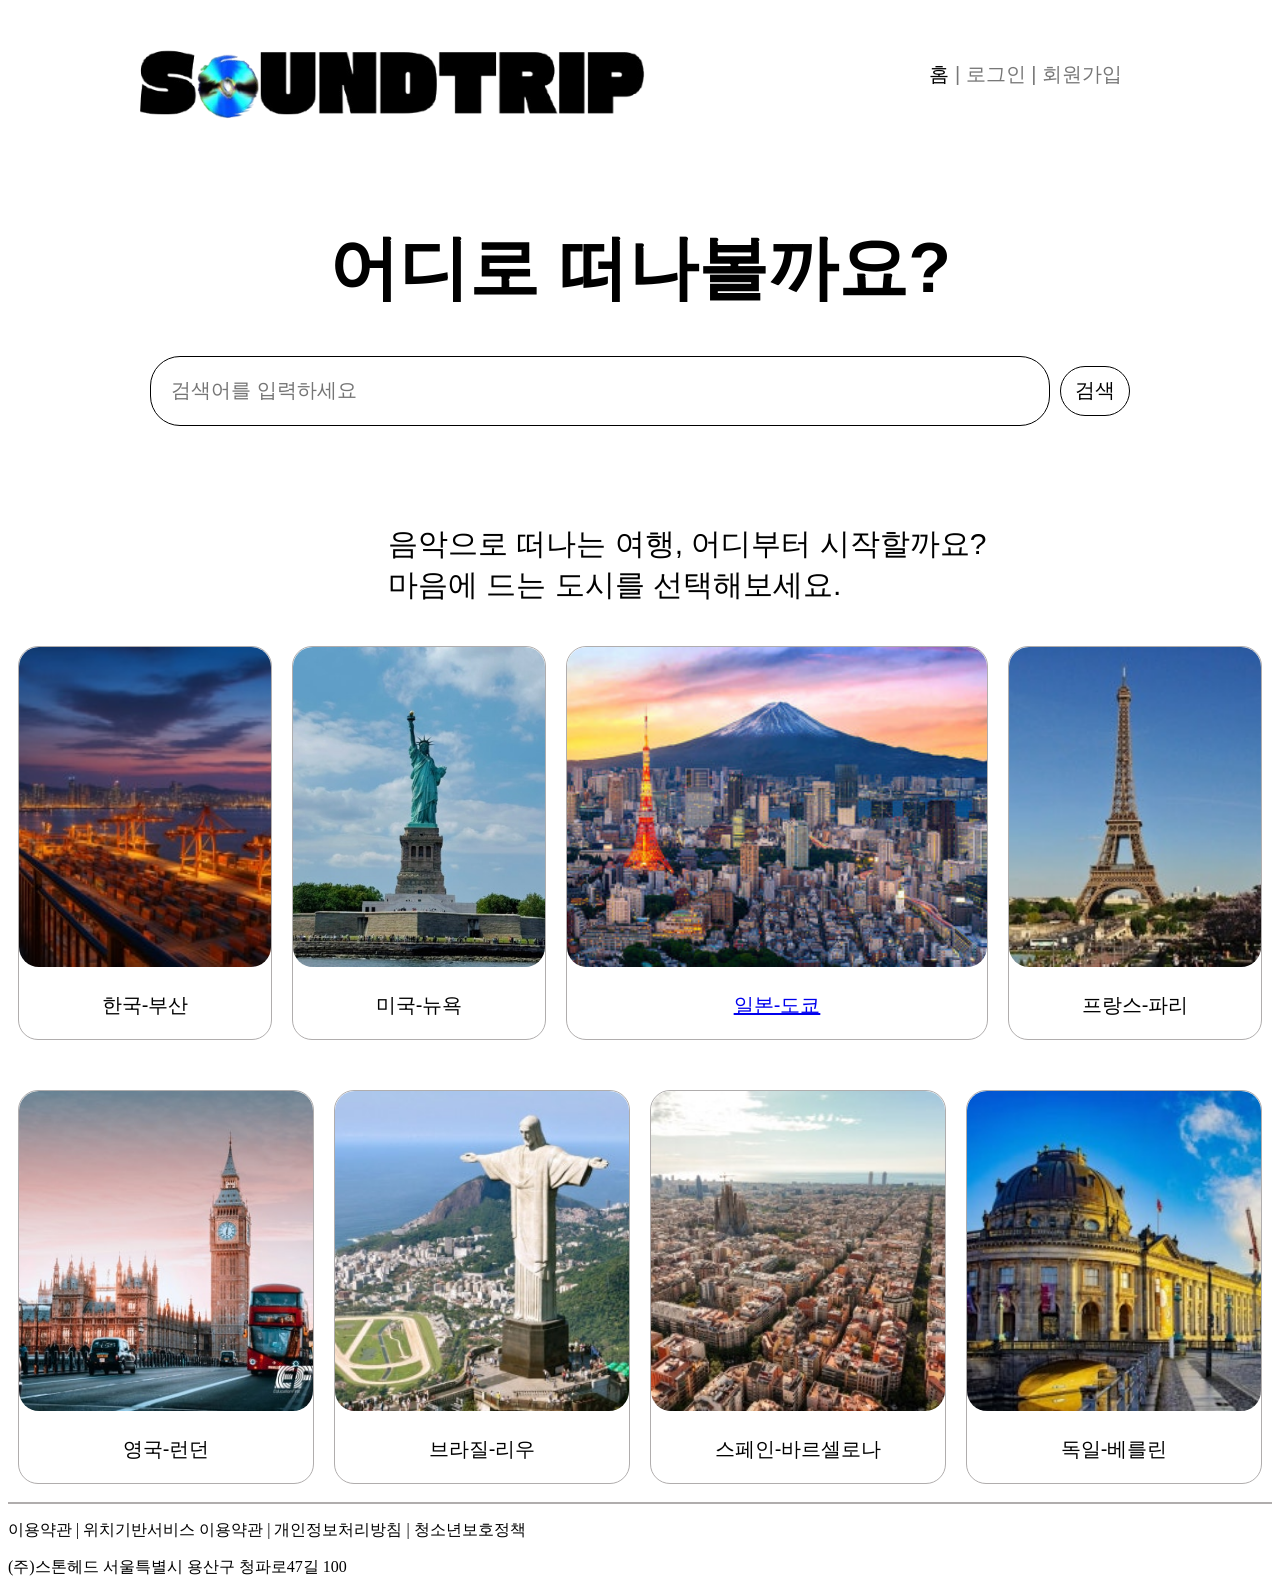
==== index.html @ a4c4c08b "Update index.html" ====
<!DOCTYPE html>
<html lang="en">
<head>
    <meta charset="UTF-8">
    <meta name="viewport" content="width=device-width, initial-scale=1.0">
    <title>Document</title>
    <style>
        .background{
            margin: 0;
            background-image: url("");
            background-repeat: no-repeat;
            background-size: cover;
            min-height: 100vh;
        }
                /* 상단 전체 영역 */
        .top-container {
            width: 82%;
            max-width: 1200px;
            margin: 0 auto;
        }


        /* 맨 위: 로고 + 홈/로그인/회원가입 */
        .top-bar {
            display: flex;
            align-items: center;
            justify-content: space-between;
            margin-right:150px;
            margin-top:-20px;

            padding: 20px 0;
        
        }


        /* 왼쪽 로고 */
        .top-logo {
            width: 550px;
            height: auto;
            margin-left:100px;
            margin-top: 20px;
        }


        /* 오른쪽 메뉴 */
        .account {
            font-size:20px;
            font-family: sans-serif; 
            color: #777;
        }

        .account a {
            color: black;
            text-decoration: none;
            font-family: sans-serif; 
            
        }


        /* 가운데 제목 */
        h1 {
            text-align: center;
            font-size: 100px;
            margin-top: 60px;
            margin-bottom: 40px;
            font-family: sans-serif; 
        }


        /* 검색창 전체 */
        .main-search {
            display: flex;
            justify-content: center;
            align-items: center;
            font-family: sans-serif; 
            margin-bottom: 50px;
        }


        /* 검색 입력창 */
        .main-search-box {
            width: 900px;
            height: 70px;
            font-size: 20px;
            font-family: sans-serif; 

            border: 1px solid black;
            border-radius: 30px;

            padding: 0 20px;
            margin-right: 10px;
        }


        /* 검색 버튼 */
        .main-search-button {
            width: 70px;
            height: 50px;
            font-size: 20px;
            font-family: sans-serif; 

            border: 1px solid black;
            border-radius: 25px;

            background-color: white;
        }
        .search-button:hover {
            background-color: lightgray;
            }

        .search-button:active {
            position: relative;
            top: 2px;
            background-color: gray;
        }

        h1{
                text-align: center;
                font-size: 70px;
                font-family: sans-serif; 
        }


        .middle{
            font-size:30px;
            font-family: sans-serif; 
            margin-left: 380px;
        }
        .country{
            display: flex;
            justify-content: center;

        }
        .country{
            display: flex;
            justify-content: center;

        }
        .country-box {
            width: 420px;
            font-family: sans-serif; 
            font-size:20px;
            border-radius: 20px;
            border: 1px solid rgb(176, 173, 173);
            margin: 10px;
        }

        .country-box img {
            width: 100%;
            height: 320px;
            object-fit: cover;
            border-radius: 20px;
        }
        .country-text{
            text-align: center;
            font-family: sans-serif; 
        }
        .second-row {
            margin-top: 30px;
        }
        
        
        footer {
           
            bottom: 0;
          
            width: 100%;
            background-color: white;
        }
        hr{
            border: 1px solid rgb(176, 173, 173);
        }
       
        
    

        
    </style>
</head>
<body>
    <div class="background">
        <header class="top-bar">

        <img src="logo3.png" class="top-logo" alt="SoundTrip 로고">

        <div class="account">
            <a href="#">홈</a> | 로그인 | 회원가입
        </div>

    </header>


    <!-- Tripadvisor처럼 가운데 제목 -->
    <h1>어디로 떠나볼까요?</h1>


    <!-- Tripadvisor처럼 제목 아래 검색창 -->
    <div class="main-search">

        <input type="search"
               class="main-search-box"
               placeholder="검색어를 입력하세요">

        <input type="button"
               class="main-search-button"
               value="검색">

    </div>

        <section>
            <br>
            <p class="middle">음악으로 떠나는 여행, 어디부터 시작할까요?<br>
            마음에 드는 도시를 선택해보세요.</p>
            </section>

        <section>
            <div class="country">
                <div class="country-box">
                    <img src="한국.png" alt="한국">
                    <p class="country-text">한국-부산</p>
                </div>
                <div class="country-box">
                    <img src="미국.png" alt="미국">
                    <p class="country-text">미국-뉴욕</p>
                </div>
                <a href="soundtrip.html">
                    <div class="country-box">
                        <img src="일본.png" alt="일본">
                        <p class="country-text">일본-도쿄</p>
                    </div>
                </a>
                <div class="country-box">
                    <img src="프랑스.png" alt="프랑스">
                    <p class="country-text">프랑스-파리</p>
                </div>
            </div>

            <div class="country second-row"></div>

            <div class="country">
                <div class="country-box">
                    <img src="영국 런던.jpg" alt="영국">
                    <p class="country-text">영국-런던</p>
                </div>
                <div class="country-box">
                    <img src="브라질 리우.jpg" alt="브라질">
                    <p class="country-text">브라질-리우</p>
                </div>
                <div class="country-box">
                    <img src="스페인.jpg" alt="스페인">
                    <p class="country-text">스페인-바르셀로나</p>
                </div>
                <div class="country-box">
                    <img src="독일 베를린.jpg" alt="독일">
                    <p class="country-text">독일-베를린</p>
                </div>
            </div>
        </section>
      
    </div>
    <footer>
        <hr>
        <p>
            이용약관 | 위치기반서비스 이용약관 | 개인정보처리방침 | 청소년보호정책
        </p>
        <p>
            (주)스톤헤드 서울특별시 용산구 청파로47길 100
        </p>
    </footer>
    

</body>
</html>
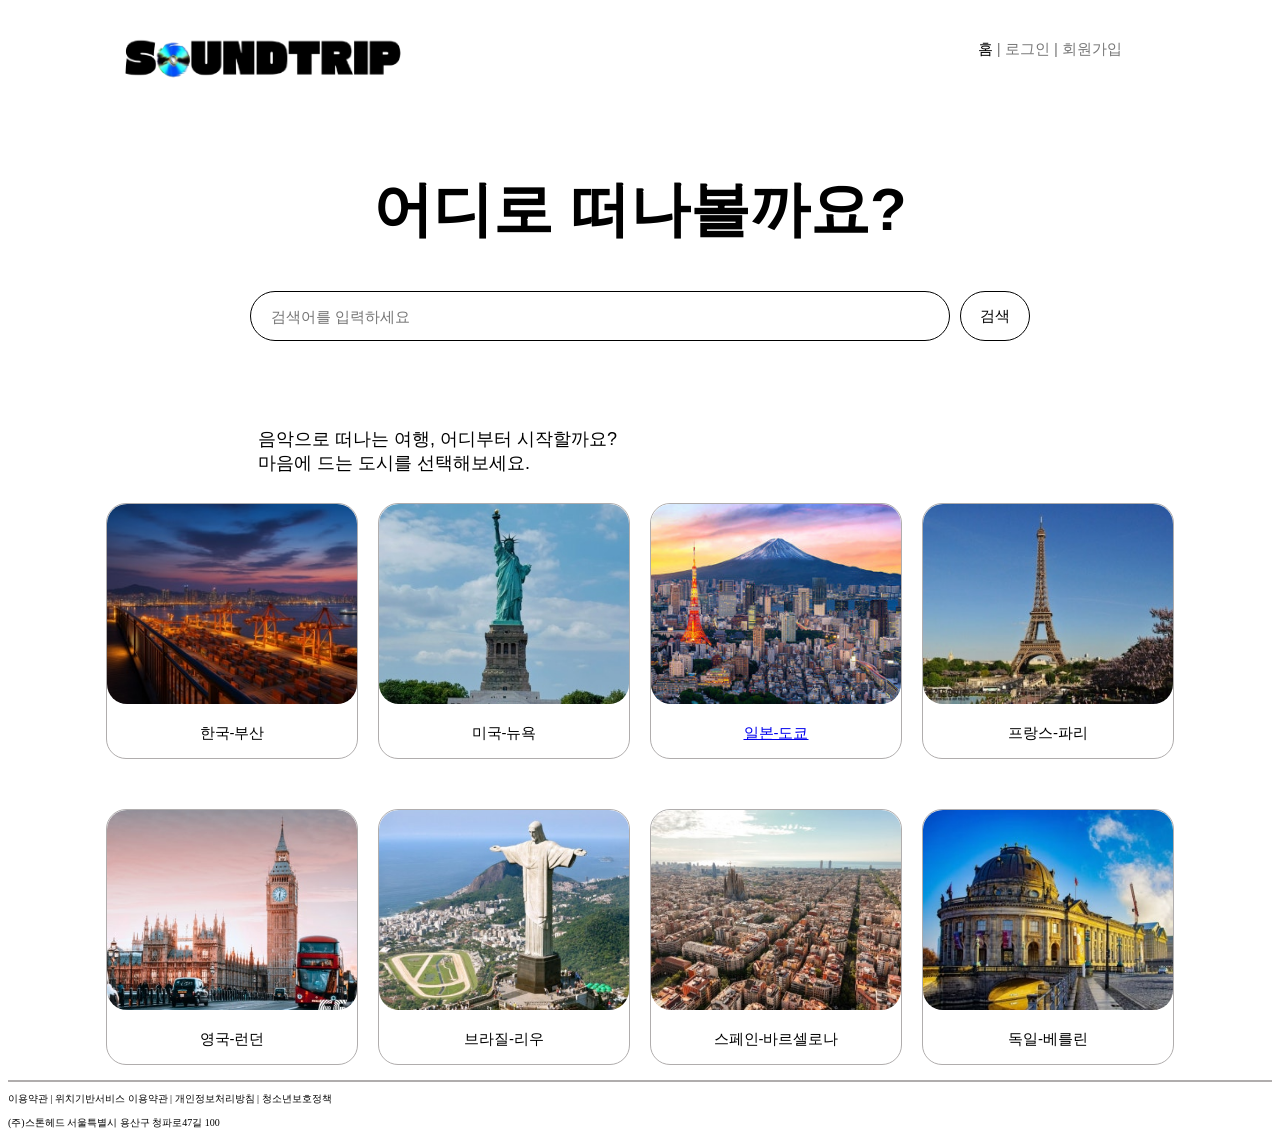
==== commit f04fae21: "Update index.html" ====
--- a/index.html
+++ b/index.html
@@ -19,7 +19,6 @@
             margin: 0 auto;
         }
 
-
         /* 맨 위: 로고 + 홈/로그인/회원가입 */
         .top-bar {
             display: flex;
@@ -35,7 +34,7 @@
 
         /* 왼쪽 로고 */
         .top-logo {
-            width: 550px;
+            width: 300px;
             height: auto;
             margin-left:100px;
             margin-top: 20px;
@@ -44,7 +43,7 @@
 
         /* 오른쪽 메뉴 */
         .account {
-            font-size:20px;
+            font-size:15px;
             font-family: sans-serif; 
             color: #777;
         }
@@ -60,7 +59,7 @@
         /* 가운데 제목 */
         h1 {
             text-align: center;
-            font-size: 100px;
+            font-size: 60px;
             margin-top: 60px;
             margin-bottom: 40px;
             font-family: sans-serif; 
@@ -79,9 +78,9 @@
 
         /* 검색 입력창 */
         .main-search-box {
-            width: 900px;
-            height: 70px;
-            font-size: 20px;
+            width: 700px;
+            height: 50px;
+            font-size: 15px;
             font-family: sans-serif; 
 
             border: 1px solid black;
@@ -96,7 +95,7 @@
         .main-search-button {
             width: 70px;
             height: 50px;
-            font-size: 20px;
+            font-size: 15px;
             font-family: sans-serif; 
 
             border: 1px solid black;
@@ -114,17 +113,10 @@
             background-color: gray;
         }
 
-        h1{
-                text-align: center;
-                font-size: 70px;
-                font-family: sans-serif; 
-        }
-
-
         .middle{
-            font-size:30px;
-            font-family: sans-serif; 
-            margin-left: 380px;
+            font-size:18px;
+            font-family: sans-serif; 
+            margin-left: 250px;
         }
         .country{
             display: flex;
@@ -137,7 +129,7 @@
 
         }
         .country-box {
-            width: 420px;
+            width: 250px;
             font-family: sans-serif; 
             font-size:20px;
             border-radius: 20px;
@@ -147,13 +139,14 @@
 
         .country-box img {
             width: 100%;
-            height: 320px;
+            height: 200px;
             object-fit: cover;
             border-radius: 20px;
         }
         .country-text{
             text-align: center;
             font-family: sans-serif; 
+            font-size:15px;
         }
         .second-row {
             margin-top: 30px;
@@ -161,12 +154,13 @@
         
         
         footer {
-           
+           font-size: 10px;
             bottom: 0;
           
             width: 100%;
             background-color: white;
         }
+
         hr{
             border: 1px solid rgb(176, 173, 173);
         }
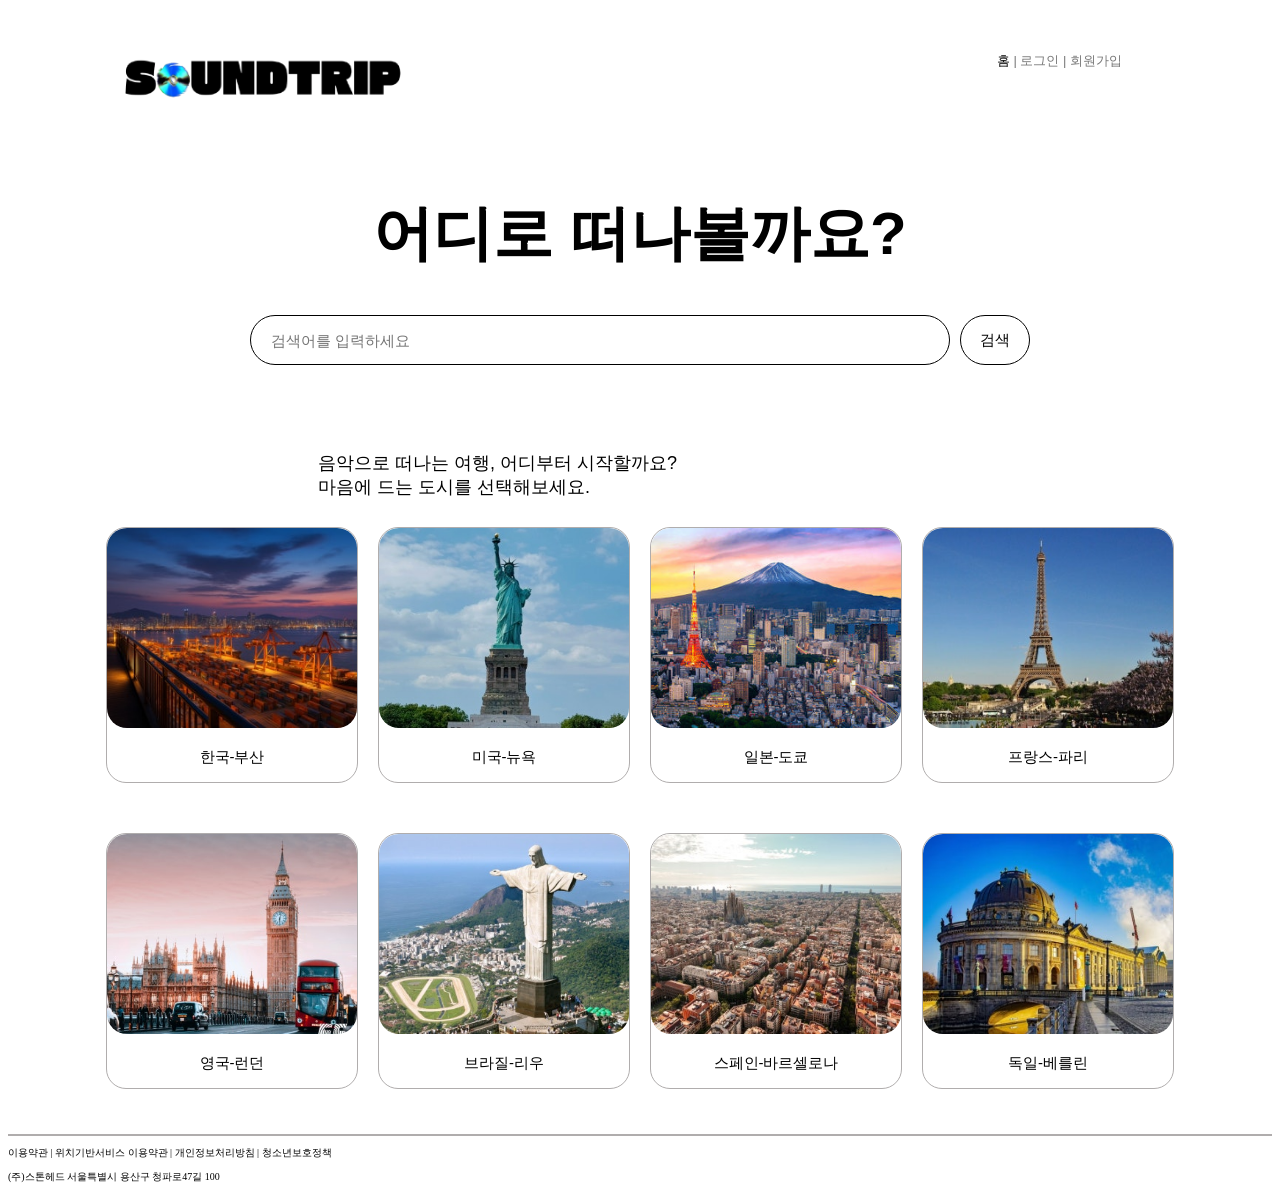
==== commit 4063071e: "Update index.html" ====
--- a/index.html
+++ b/index.html
@@ -3,7 +3,7 @@
 <head>
     <meta charset="UTF-8">
     <meta name="viewport" content="width=device-width, initial-scale=1.0">
-    <title>Document</title>
+    <title>project_main</title>
     <style>
         .background{
             margin: 0;
@@ -12,40 +12,30 @@
             background-size: cover;
             min-height: 100vh;
         }
-                /* 상단 전체 영역 */
         .top-container {
             width: 82%;
             max-width: 1200px;
             margin: 0 auto;
         }
-
-        /* 맨 위: 로고 + 홈/로그인/회원가입 */
         .top-bar {
             display: flex;
             align-items: center;
             justify-content: space-between;
             margin-right:150px;
-            margin-top:-20px;
-
             padding: 20px 0;
         
         }
-
-
-        /* 왼쪽 로고 */
         .top-logo {
             width: 300px;
             height: auto;
             margin-left:100px;
             margin-top: 20px;
         }
-
-
-        /* 오른쪽 메뉴 */
         .account {
-            font-size:15px;
+            font-size:13px;
             font-family: sans-serif; 
             color: #777;
+            margin-top:-20px;
         }
 
         .account a {
@@ -55,8 +45,6 @@
             
         }
 
-
-        /* 가운데 제목 */
         h1 {
             text-align: center;
             font-size: 60px;
@@ -65,18 +53,13 @@
             font-family: sans-serif; 
         }
 
-
-        /* 검색창 전체 */
         .main-search {
             display: flex;
             justify-content: center;
             align-items: center;
-            font-family: sans-serif; 
             margin-bottom: 50px;
         }
 
-
-        /* 검색 입력창 */
         .main-search-box {
             width: 700px;
             height: 50px;
@@ -90,8 +73,6 @@
             margin-right: 10px;
         }
 
-
-        /* 검색 버튼 */
         .main-search-button {
             width: 70px;
             height: 50px;
@@ -100,14 +81,14 @@
 
             border: 1px solid black;
             border-radius: 25px;
-
             background-color: white;
         }
-        .search-button:hover {
+        
+        .main-search-button:hover {
             background-color: lightgray;
             }
 
-        .search-button:active {
+        .main-search-button:active {
             position: relative;
             top: 2px;
             background-color: gray;
@@ -116,18 +97,14 @@
         .middle{
             font-size:18px;
             font-family: sans-serif; 
-            margin-left: 250px;
+            margin-left: 310px;
         }
         .country{
             display: flex;
             justify-content: center;
 
         }
-        .country{
-            display: flex;
-            justify-content: center;
-
-        }
+
         .country-box {
             width: 250px;
             font-family: sans-serif; 
@@ -135,6 +112,13 @@
             border-radius: 20px;
             border: 1px solid rgb(176, 173, 173);
             margin: 10px;
+        }
+        .country-box:hover{
+            box-shadow: 0 3px 7px rgb(211, 209, 209);
+        }
+        .japan-link {
+            color: black;
+            text-decoration: none;
         }
 
         .country-box img {
@@ -162,7 +146,7 @@
         }
 
         hr{
-            border: 1px solid rgb(176, 173, 173);
+            border: 0.5px solid rgb(176, 173, 173);
         }
        
         
@@ -174,11 +158,13 @@
 <body>
     <div class="background">
         <header class="top-bar">
-
-        <img src="logo3.png" class="top-logo" alt="SoundTrip 로고">
+            
+        <a href="project_main.html">
+            <img src="logo3.png" class="top-logo" alt="SoundTrip 로고">
+        </a>
 
         <div class="account">
-            <a href="#">홈</a> | 로그인 | 회원가입
+            <a href="project_main.html">홈</a> | 로그인 | 회원가입
         </div>
 
     </header>
@@ -217,19 +203,21 @@
                     <img src="미국.png" alt="미국">
                     <p class="country-text">미국-뉴욕</p>
                 </div>
-                <a href="soundtrip.html">
+                <a href="soundtrip.html" class="japan-link">
                     <div class="country-box">
                         <img src="일본.png" alt="일본">
                         <p class="country-text">일본-도쿄</p>
                     </div>
                 </a>
+            
+                
                 <div class="country-box">
                     <img src="프랑스.png" alt="프랑스">
                     <p class="country-text">프랑스-파리</p>
                 </div>
             </div>
 
-            <div class="country second-row"></div>
+            <div class="country second-row">
 
             <div class="country">
                 <div class="country-box">
@@ -249,7 +237,9 @@
                     <p class="country-text">독일-베를린</p>
                 </div>
             </div>
+            </div>
         </section>
+        <div class="country second-row"></div>
       
     </div>
     <footer>
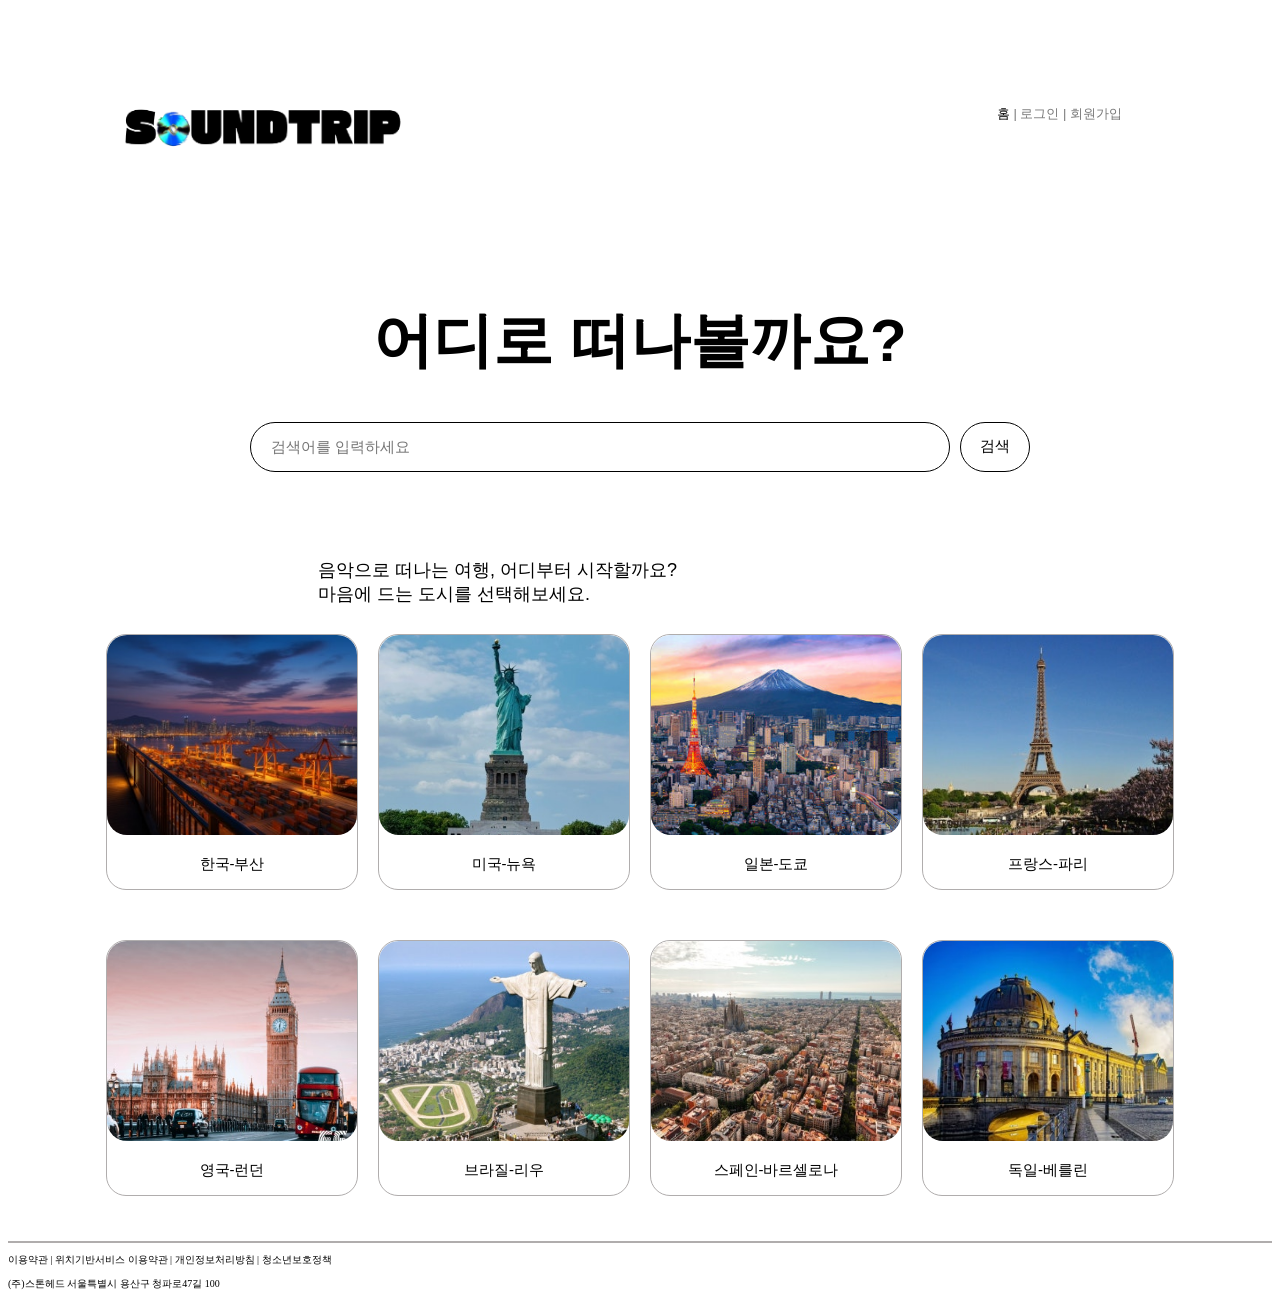
==== commit f6e05a86: "Rename 11_노래트송_index.html to index.html" ====
--- a/index.html
+++ b/index.html
@@ -160,7 +160,7 @@
         <header class="top-bar">
             
         <a href="project_main.html">
-            <img src="logo3.png" class="top-logo" alt="SoundTrip 로고">
+            <img src="11_logo.png" class="top-logo" alt="SoundTrip 로고">
         </a>
 
         <div class="account">
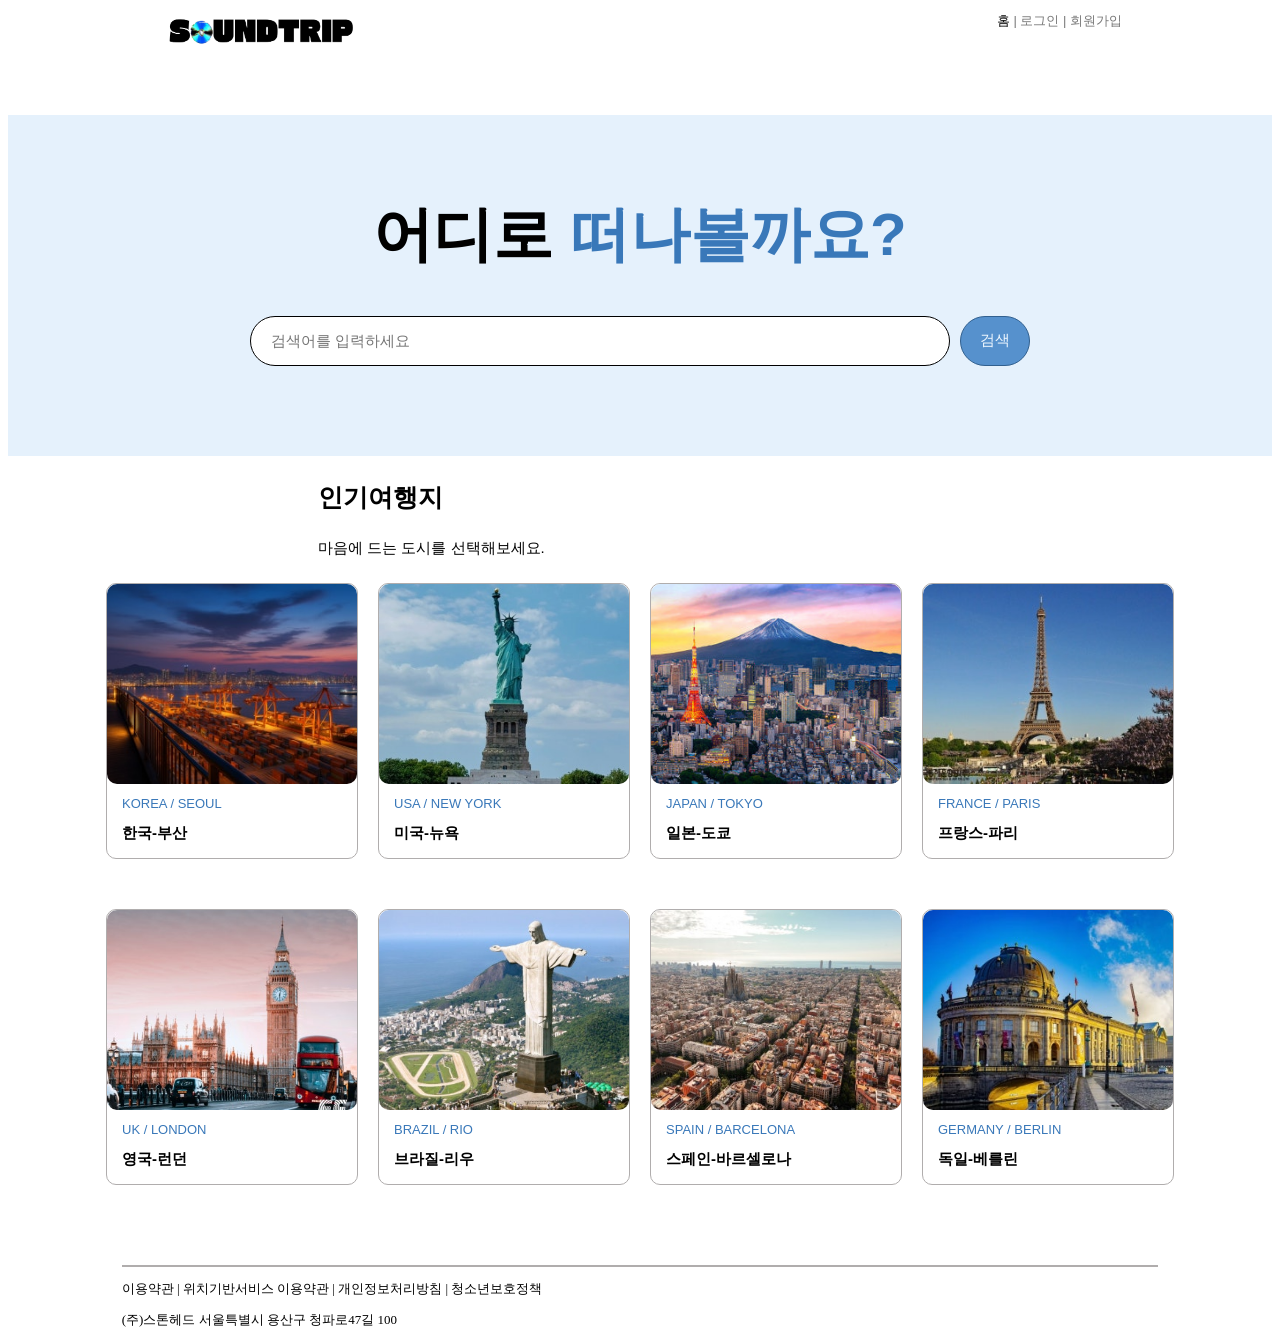
==== commit 78bca083: "Add main HTML structure and styling for application This HTML file contains the main structure and s" ====
--- a/index.html
+++ b/index.html
@@ -1,257 +1,288 @@
-<!DOCTYPE html>
-<html lang="en">
-<head>
-    <meta charset="UTF-8">
-    <meta name="viewport" content="width=device-width, initial-scale=1.0">
-    <title>project_main</title>
-    <style>
-        .background{
-            margin: 0;
-            background-image: url("");
-            background-repeat: no-repeat;
-            background-size: cover;
-            min-height: 100vh;
-        }
-        .top-container {
-            width: 82%;
-            max-width: 1200px;
-            margin: 0 auto;
-        }
-        .top-bar {
-            display: flex;
-            align-items: center;
-            justify-content: space-between;
-            margin-right:150px;
-            padding: 20px 0;
-        
-        }
-        .top-logo {
-            width: 300px;
-            height: auto;
-            margin-left:100px;
-            margin-top: 20px;
-        }
-        .account {
-            font-size:13px;
-            font-family: sans-serif; 
-            color: #777;
-            margin-top:-20px;
-        }
-
-        .account a {
-            color: black;
-            text-decoration: none;
-            font-family: sans-serif; 
-            
-        }
-
-        h1 {
-            text-align: center;
-            font-size: 60px;
-            margin-top: 60px;
-            margin-bottom: 40px;
-            font-family: sans-serif; 
-        }
-
-        .main-search {
-            display: flex;
-            justify-content: center;
-            align-items: center;
-            margin-bottom: 50px;
-        }
-
-        .main-search-box {
-            width: 700px;
-            height: 50px;
-            font-size: 15px;
-            font-family: sans-serif; 
-
-            border: 1px solid black;
-            border-radius: 30px;
-
-            padding: 0 20px;
-            margin-right: 10px;
-        }
-
-        .main-search-button {
-            width: 70px;
-            height: 50px;
-            font-size: 15px;
-            font-family: sans-serif; 
-
-            border: 1px solid black;
-            border-radius: 25px;
-            background-color: white;
-        }
-        
-        .main-search-button:hover {
-            background-color: lightgray;
-            }
-
-        .main-search-button:active {
-            position: relative;
-            top: 2px;
-            background-color: gray;
-        }
-
-        .middle{
-            font-size:18px;
-            font-family: sans-serif; 
-            margin-left: 310px;
-        }
-        .country{
-            display: flex;
-            justify-content: center;
-
-        }
-
-        .country-box {
-            width: 250px;
-            font-family: sans-serif; 
-            font-size:20px;
-            border-radius: 20px;
-            border: 1px solid rgb(176, 173, 173);
-            margin: 10px;
-        }
-        .country-box:hover{
-            box-shadow: 0 3px 7px rgb(211, 209, 209);
-        }
-        .japan-link {
-            color: black;
-            text-decoration: none;
-        }
-
-        .country-box img {
-            width: 100%;
-            height: 200px;
-            object-fit: cover;
-            border-radius: 20px;
-        }
-        .country-text{
-            text-align: center;
-            font-family: sans-serif; 
-            font-size:15px;
-        }
-        .second-row {
-            margin-top: 30px;
-        }
-        
-        
-        footer {
-           font-size: 10px;
-            bottom: 0;
-          
-            width: 100%;
-            background-color: white;
-        }
-
-        hr{
-            border: 0.5px solid rgb(176, 173, 173);
-        }
-       
-        
-    
-
-        
-    </style>
-</head>
-<body>
-    <div class="background">
-        <header class="top-bar">
-            
-        <a href="project_main.html">
-            <img src="11_logo.png" class="top-logo" alt="SoundTrip 로고">
-        </a>
-
-        <div class="account">
-            <a href="project_main.html">홈</a> | 로그인 | 회원가입
-        </div>
-
-    </header>
-
-
-    <!-- Tripadvisor처럼 가운데 제목 -->
-    <h1>어디로 떠나볼까요?</h1>
-
-
-    <!-- Tripadvisor처럼 제목 아래 검색창 -->
-    <div class="main-search">
-
-        <input type="search"
-               class="main-search-box"
-               placeholder="검색어를 입력하세요">
-
-        <input type="button"
-               class="main-search-button"
-               value="검색">
-
-    </div>
-
-        <section>
-            <br>
-            <p class="middle">음악으로 떠나는 여행, 어디부터 시작할까요?<br>
-            마음에 드는 도시를 선택해보세요.</p>
-            </section>
-
-        <section>
-            <div class="country">
-                <div class="country-box">
-                    <img src="한국.png" alt="한국">
-                    <p class="country-text">한국-부산</p>
-                </div>
-                <div class="country-box">
-                    <img src="미국.png" alt="미국">
-                    <p class="country-text">미국-뉴욕</p>
-                </div>
-                <a href="soundtrip.html" class="japan-link">
-                    <div class="country-box">
-                        <img src="일본.png" alt="일본">
-                        <p class="country-text">일본-도쿄</p>
-                    </div>
-                </a>
-            
-                
-                <div class="country-box">
-                    <img src="프랑스.png" alt="프랑스">
-                    <p class="country-text">프랑스-파리</p>
-                </div>
-            </div>
-
-            <div class="country second-row">
-
-            <div class="country">
-                <div class="country-box">
-                    <img src="영국 런던.jpg" alt="영국">
-                    <p class="country-text">영국-런던</p>
-                </div>
-                <div class="country-box">
-                    <img src="브라질 리우.jpg" alt="브라질">
-                    <p class="country-text">브라질-리우</p>
-                </div>
-                <div class="country-box">
-                    <img src="스페인.jpg" alt="스페인">
-                    <p class="country-text">스페인-바르셀로나</p>
-                </div>
-                <div class="country-box">
-                    <img src="독일 베를린.jpg" alt="독일">
-                    <p class="country-text">독일-베를린</p>
-                </div>
-            </div>
-            </div>
-        </section>
-        <div class="country second-row"></div>
-      
-    </div>
-    <footer>
-        <hr>
-        <p>
-            이용약관 | 위치기반서비스 이용약관 | 개인정보처리방침 | 청소년보호정책
-        </p>
-        <p>
-            (주)스톤헤드 서울특별시 용산구 청파로47길 100
-        </p>
-    </footer>
-    
-
-</body>
-</html>
+<!DOCTYPE html>
+<html lang="en">
+<head>
+    <meta charset="UTF-8">
+    <meta name="viewport" content="width=device-width, initial-scale=1.0">
+    <title>11_노래트송_1.메인화면</title>
+    <style>
+        .background{
+            
+            background-color: #e1effcda;;
+            background-repeat: no-repeat;
+            background-size: cover;
+            background-position: center;
+            padding: 40px 0;
+        }
+        .top-container {
+            width: 82%;
+            max-width: 1200px;
+            margin: 0 auto;
+        }
+        .top-bar {
+            display: flex;
+            align-items: center;
+            justify-content: space-between;
+            margin-right:150px;
+            padding: 20px 0;
+        
+        }
+        .top-logo {
+            width: 200px;
+            height: auto;
+            margin-left:150px;
+            margin-top: -50px;
+        }
+        .account {
+            font-size:13px;
+            font-family: sans-serif; 
+            color: #777;
+            margin-top:-80px;
+        }
+
+        .account a {
+            color: black;
+            text-decoration: none;
+            font-family: sans-serif; 
+            
+        }
+
+        h1 {
+            text-align: center;
+            font-size: 60px;
+            margin-top: 40px;
+            margin-bottom: 40px;
+            font-family: sans-serif; 
+        }
+        .point {
+            color: #3978b9;
+        }
+       
+
+        .main-search {
+            display: flex;
+            justify-content: center;
+            align-items: center;
+            margin-bottom: 50px;
+        }
+
+        .main-search-box {
+            width: 700px;
+            height: 50px;
+            font-size: 15px;
+            font-family: sans-serif; 
+
+            border: 1px solid black;
+            border-radius: 30px;
+
+            padding: 0 20px;
+            margin-right: 10px;
+        }
+
+        .main-search-button {
+            width: 70px;
+            height: 50px;
+            font-size: 15px;
+            color:aliceblue;
+            font-family: sans-serif; 
+
+            border: 1px solid #31608f;
+            border-radius: 25px;
+            background-color:#5691cd ;
+        }
+        
+        .main-search-button:hover {
+            background-color:#3978b9;
+            }
+
+        .main-search-button:active {
+            position: relative;
+            top: 2px;
+            background-color: #3978b9;
+        }
+
+        .middle{
+            font-size:25px;
+            font-family: sans-serif; 
+            font-weight: bold;
+            margin-left: 310px;
+            
+        }
+        .middle2{
+            font-size:15px;
+            font-family: sans-serif; 
+            margin-left: 310px;
+            
+        }
+        .country{
+            display: flex;
+            justify-content: center;
+
+        }
+        .country-box {
+            width: 250px;
+            font-family: sans-serif; 
+            font-size:20px;
+            border-radius: 10px;
+            border: 1px solid rgb(176, 173, 173);
+            margin: 10px;
+        }
+        .country-box:hover{
+            box-shadow: 0 3px 7px rgb(211, 209, 209);
+        }
+        .country-small {
+            color: #3978b9;
+            font-size: 13px;
+            margin-left: 15px;
+            margin-top: 7px;
+        }
+        .japan-link {
+            color: black;
+            text-decoration: none;
+        }
+
+        .country-box img {
+            width: 100%;
+            height: 200px;
+            object-fit: cover;
+            border-radius: 10px;
+        }
+        .country-text{
+            margin-left: 15px;
+            margin-top: 10px;
+            font-weight: bold;
+            font-family: sans-serif; 
+            font-size:15px;
+        }
+        .second-row {
+            margin-top: 30px;
+        }
+        
+        
+        footer {
+           font-size: 13px;
+            bottom: 0;
+            margin:40px auto 0;
+          
+            width: 82%;
+            background-color: white;
+        }
+
+        hr{
+            border: 0.5px solid rgb(176, 173, 173);
+        }
+       
+        
+    
+
+        
+    </style>
+</head>
+<body>
+    
+        <header class="top-bar">
+            
+        <a href="11_노래트송_index.html">
+            <img src="11_logo.png" class="top-logo" alt="SoundTrip 로고">
+        </a>
+
+        <div class="account">
+            <a href="11_노래트송_index.html">홈</a> | 로그인 | 회원가입
+        </div>
+
+    </header>
+    
+
+
+
+    <!-- Tripadvisor처럼 가운데 제목 -->
+        <div class="background">
+            <h1>어디로 <span class="point">떠나볼까요?</span></h1>
+
+            <!-- Tripadvisor처럼 제목 아래 검색창 -->
+            <div class="main-search">
+
+                <input type="search"
+                    class="main-search-box"
+                    placeholder="검색어를 입력하세요">
+
+                <input type="button"
+                    class="main-search-button"
+                    value="검색">
+
+            </div>
+        </div>
+
+
+        <section>
+            <p class="middle">인기여행지</p>
+            <p class="middle2">마음에 드는 도시를 선택해보세요.</p>
+            </section>
+
+        <section>
+            <div class="country">
+                <div class="country-box">
+                    <img src="11_한국.png" alt="한국">
+                    <p class="country-small">KOREA / SEOUL</p>
+                    <p class="country-text">한국-부산</p>
+                </div>
+                <div class="country-box">
+                    <img src="11_미국.png" alt="미국">
+                    <p class="country-small">USA / NEW YORK</p>
+                    <p class="country-text">미국-뉴욕</p>
+                </div>
+                <a href="11_노래트송_genre.html" class="japan-link">
+                    <div class="country-box">
+                        <img src="11_일본.png" alt="일본">
+                        <p class="country-small">JAPAN / TOKYO</p>
+                        <p class="country-text">일본-도쿄</p>
+                    </div>
+                </a>
+                <div class="country-box">
+                    <img src="11_프랑스.png" alt="프랑스">
+                    <p class="country-small">FRANCE / PARIS</p>
+                    <p class="country-text">프랑스-파리</p>
+                </div>
+            </div>
+
+            <div class="country second-row">
+
+            <div class="country">
+                <div class="country-box">
+                    <img src="11_영국 런던.jpg" alt="영국">
+                    <p class="country-small">UK / LONDON</p>
+                    <p class="country-text">영국-런던</p>
+                </div>
+                <div class="country-box">
+                    <img src="11_브라질 리우.jpg" alt="브라질">
+                    <p class="country-small">BRAZIL / RIO</p>
+                    <p class="country-text">브라질-리우</p>
+                </div>
+                <div class="country-box">
+                    <img src="11_스페인.jpg" alt="스페인">
+                    <p class="country-small">SPAIN / BARCELONA</p>
+                    <p class="country-text">스페인-바르셀로나</p>
+                </div>
+                <div class="country-box">
+                    <img src="11_독일 베를린.jpg" alt="독일">
+                    <p class="country-small">GERMANY / BERLIN</p>
+                    <p class="country-text">독일-베를린</p>
+                </div>
+            </div>
+            </div>
+        </section>
+        <div class="country second-row"></div>
+      
+    
+    <footer>
+        <hr>
+        <p>
+            이용약관 | 위치기반서비스 이용약관 | 개인정보처리방침 | 청소년보호정책
+        </p>
+        <p>
+            (주)스톤헤드 서울특별시 용산구 청파로47길 100
+        </p>
+    </footer>
+    
+
+</body>
+</html>
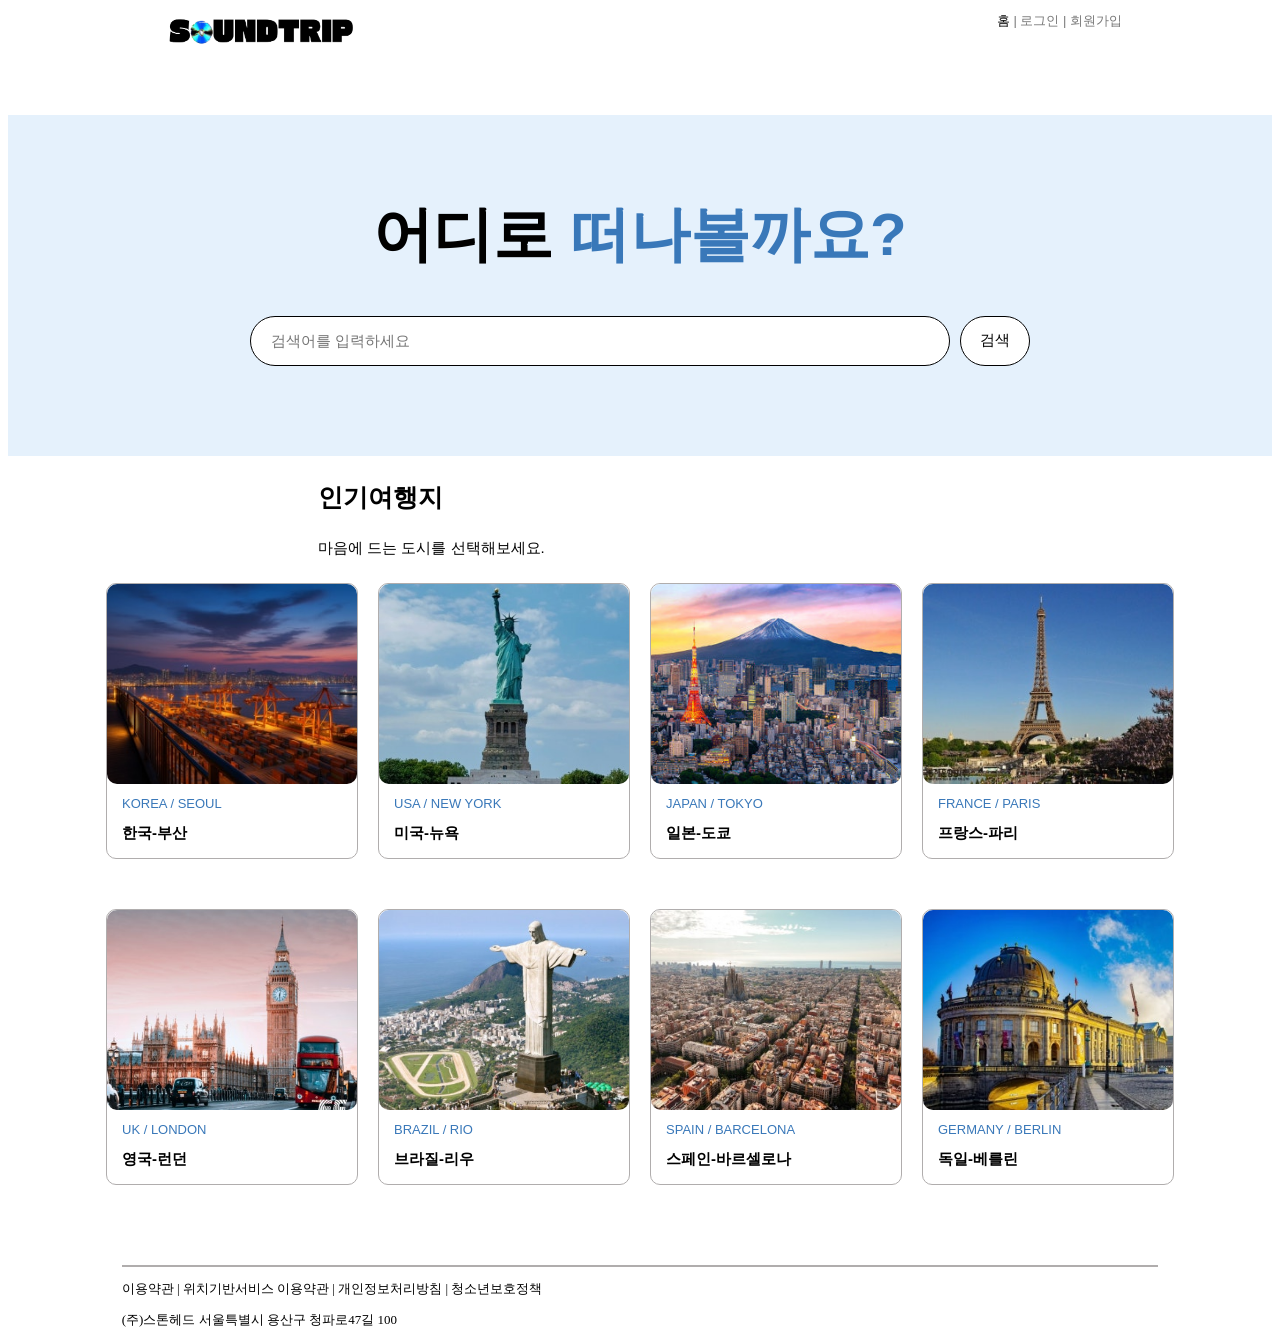
==== commit 1c2c6875: "Create main HTML structure for travel website This HTML file serves as the main screen for a travel-" ====
--- a/index.html
+++ b/index.html
@@ -82,12 +82,11 @@
             width: 70px;
             height: 50px;
             font-size: 15px;
-            color:aliceblue;
-            font-family: sans-serif; 
-
-            border: 1px solid #31608f;
+            color:black;
+            font-family: sans-serif; 
+            border: 1.3px solid black;
             border-radius: 25px;
-            background-color:#5691cd ;
+            background-color:white;
         }
         
         .main-search-button:hover {
